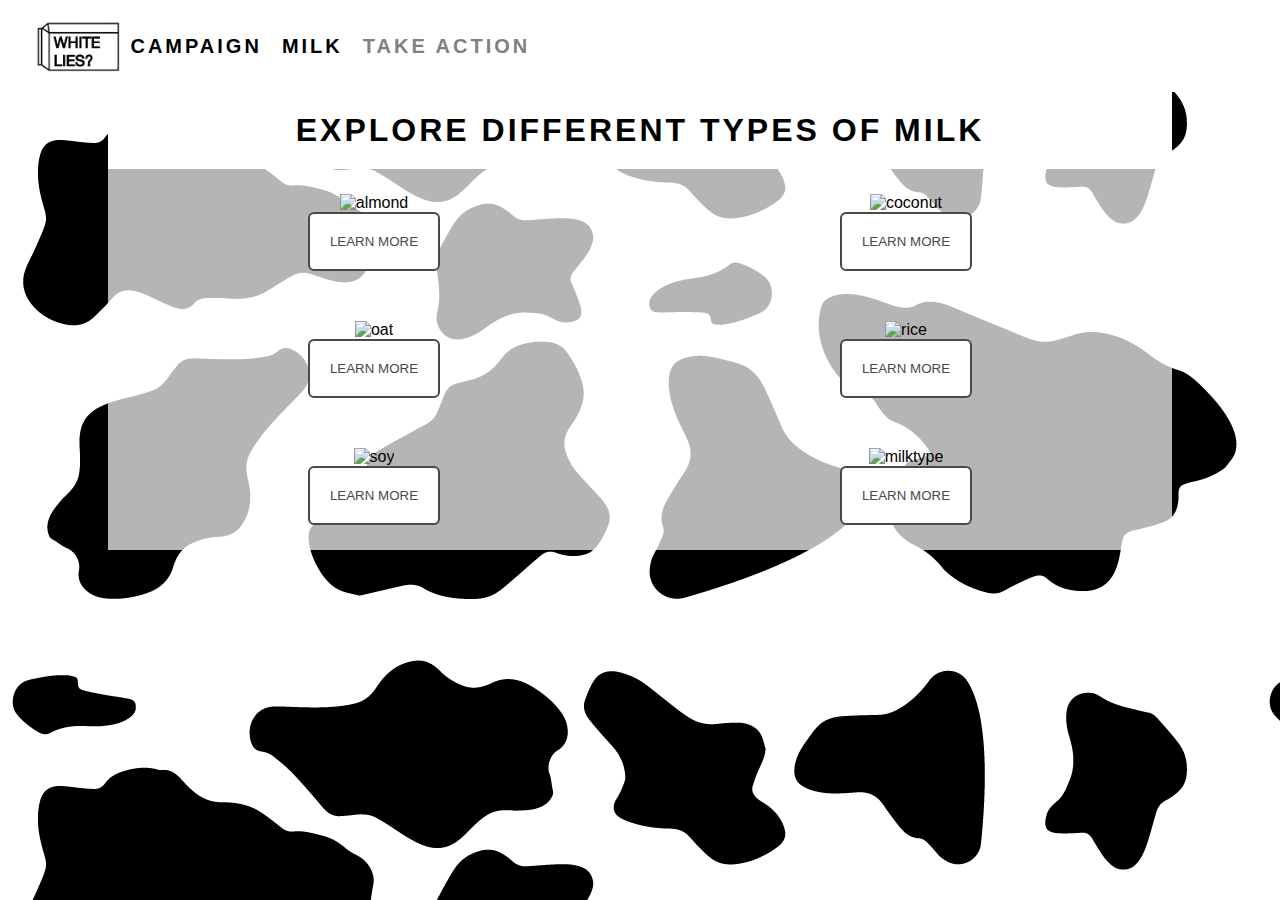
==== action.html @ 3ccbd6f6 "ad" ====
<!DOCTYPE html>
<html lang="en">

<head>
    <meta charset="utf-8">
    <title>WHITE LIES</title>
    <link rel="stylesheet" href="style_action.css">
    <meta name="viewport" content="width=device-width, initial-scale=1.0">
    <title></title>
</head>

<body>

    <header class="header">
        <nav class="navbar">
            <div class="navContainer">
                <section class="logo"><a href="index.html"><img src="images/logo.png" alt="logo"></a></section>
                <section class="iconBar">
                    <span class="menuBar" onClick="showHide()">
                        <i class="icon-bar"></i>
                        <i class="icon-bar"></i>
                        <i class="icon-bar"></i>
                    </span>
                </section>
                <section class="menus" id="nav-lists">
                    <ul>
                        <li><a href="index.html">CAMPAIGN</a></li>
                        <li><a href="#">MILK</a></li>
                        <li><a style="color: grey" href="#">TAKE ACTION</a></li>
                    </ul>
                </section>
            </div>
        </nav>
    </header>

    <main>
        <section class="bg">

            <h1>Explore different types of milk</h1>
            <div id=grid>
                <article class="milk_box">
                    <img class="milk" src="images/milk_almond.png" alt="almond"><br>
                    <button id="almond" class="modalOpen">Learn More</button>
                </article>
                <article class="milk_box">
                    <img class="milk" src="images/milk_coconut.png" alt="coconut"><br>
                    <button id="coconut" class="modalOpen">Learn More</button>
                </article>
                <article class="milk_box">
                    <img class="milk" src="images/milk_oat.png" alt="oat"><br>
                    <button id="oat" class="modalOpen">Learn More</button>
                </article>
                <article class="milk_box">
                    <img class="milk" src="images/milk_rice.png" alt="rice"><br>
                    <button id="rice" class="modalOpen">Learn More</button>
                </article>
                <article class="milk_box">
                    <img class="milk" src="images/milk_soy.png" alt="soy"><br>
                    <button id="soy" class="modalOpen">Learn More</button>
                </article>
                <article class="milk_box">
                    <img class="milk" src="images/milk.png" alt="milktype"><br>
                    <button id="x" class="modalOpen">Learn More</button>
                </article>
            </div>


        </section>
    </main>

    <script src="java.js"></script>
</body>

</html>
---- style_action.css ----
* {
    margin: 0;
    padding: 0;
    font-family:"Avenir", Helvetica, sans-serif;
}

body {
    margin: 0;
    background-image: url(images/background.png);
    padding-bottom: 50px;
}

#grid {
    padding: 25px 0px;
}


.logopic {
    width: 160px;
}


h1 {
    text-align: center;
    background-color: white;
    padding-bottom: 20px;
    padding-top: 20px;
    text-transform: uppercase;
    letter-spacing: 3px;

}

.bg {
    background-color: rgba(255, 255, 255, 0.71);
    height: 100%;
}


.cow img {
    height: 300px;
}

*,
*::before,
*::after {
    box-sizing: border-box;
    -webkit-box-sizing: border-box;
}



.navbar {
    width: 100%;
    background-color: #fff;
    padding: 1rem;

}

a.current {
    background-color: #f8f8f8;
    border-radius: 8px;
}

.navContainer {
    max-width: 30000px;
    margin: 0 auto;
    height: 60px;
    display: flex;
    flex-wrap: wrap;
}

.logo {
    overflow: hidden;
    text-align: left;
}

.logo img {
    max-height: 3.8rem;
    padding-left: 20px;
    padding-top: 5px;
    padding-bottom: 5px
}

.menus ul {
    display: flex;
    list-style: none;
    padding: 0;
    margin: 0;
    flex-wrap: wrap;
}

.menus ul li a {
    display: block;
    padding: 0 10px;
    height: 60px;
    text-align: center;
    line-height: 60px;
    text-decoration: none;
    color: #000;
    outline: none;
}

.menus ul li a:hover {
    background-color: white;
    color: grey;
}

.iconBar {
    display: none;
    background-color: white;
    color: black;
}

.menuBar {
    width: 45px;
    align-self: center;
    cursor: pointer;
    color: black;
}

.icon-bar {
    height: 4px;
    width: 80%;
    background: black;
    margin: 5px 0;
    display: block;
    border-radius: 2px;
}

.milk_box {
    text-align: center;
}

img.milk {
    width: 100%;
}

button.modalOpen {
    text-align: center;
}

.modalOpen {
    color: #494949;
    text-transform: uppercase;
    background: #ffffff;
    padding: 20px;
    border: 2px solid #494949;
    border-radius: 6px;
    display: inline-block;
    cursor: pointer;
}

.modalOpen:hover {
    color: #ffffff;

    transition: all 0.4s ease 0s;
}

.modalOpen#almond:hover {
    background: #EFDECD;
    border-color: #EFDECD;
}

.modalOpen#soy:hover {
    background: #9ADB9A;
    border-color: #9ADB9A;
}

.modalOpen#rice:hover {
    background: #E3D474;
    border-color: #E3D474;
}

.modalOpen#coconut:hover {
    background: #F0EDE5;
    border-color: #F0EDE5;
}

.modalOpen#oat:hover {
    background: #E0DCC8;
    border-color: #E0DCC8;
}

.modalOpen#x:hover {
    background: black;
    border-color: black;
}


/*********               MENU                 ********/

@media (max-width: 600px) {
    .logo {
        height: 60px;
    }

    .menus {
        flex: 100%;
        background: white;
        height: 0;
        overflow: hidden;
        z-index: 5;

    }

    .menus ul {
        flex-direction: column;
    }

    .menus ul li a {
        height: 40px;
        font-size: 14px;
        text-transform: uppercase;
        line-height: 40px;
    }

    .menus ul li a:hover {
        background-color: black;
        color: #FFF;
    }

    .navContainer {
        justify-content: space-between;
    }

    .iconBar {
        display: flex;
        margin-right: 10px;

    }

    .menus-show {
        height: auto;
    }
}

/*********               RESPONSIVENES                 ********/

@media (min-width: 601px) {
    .bg {
        margin: 0px 6vh
    }
    .navContainer li a{
        font-size: 20px;
        font-weight: 700;
        letter-spacing: 3px;
    }

}

@media (min-width: 768px) {
    #grid {
        display: grid;
        grid-template-columns: 1fr 1fr;
        grid-row-gap: 50px;
    }

    .bg {
        margin: 0px 12vh
    }
}


@media (min-width: 1440px) {
    #grid {
        grid-template-columns: 1fr 1fr 1fr;
    }
    .bg {
        margin: 0px 18vh
    }

}
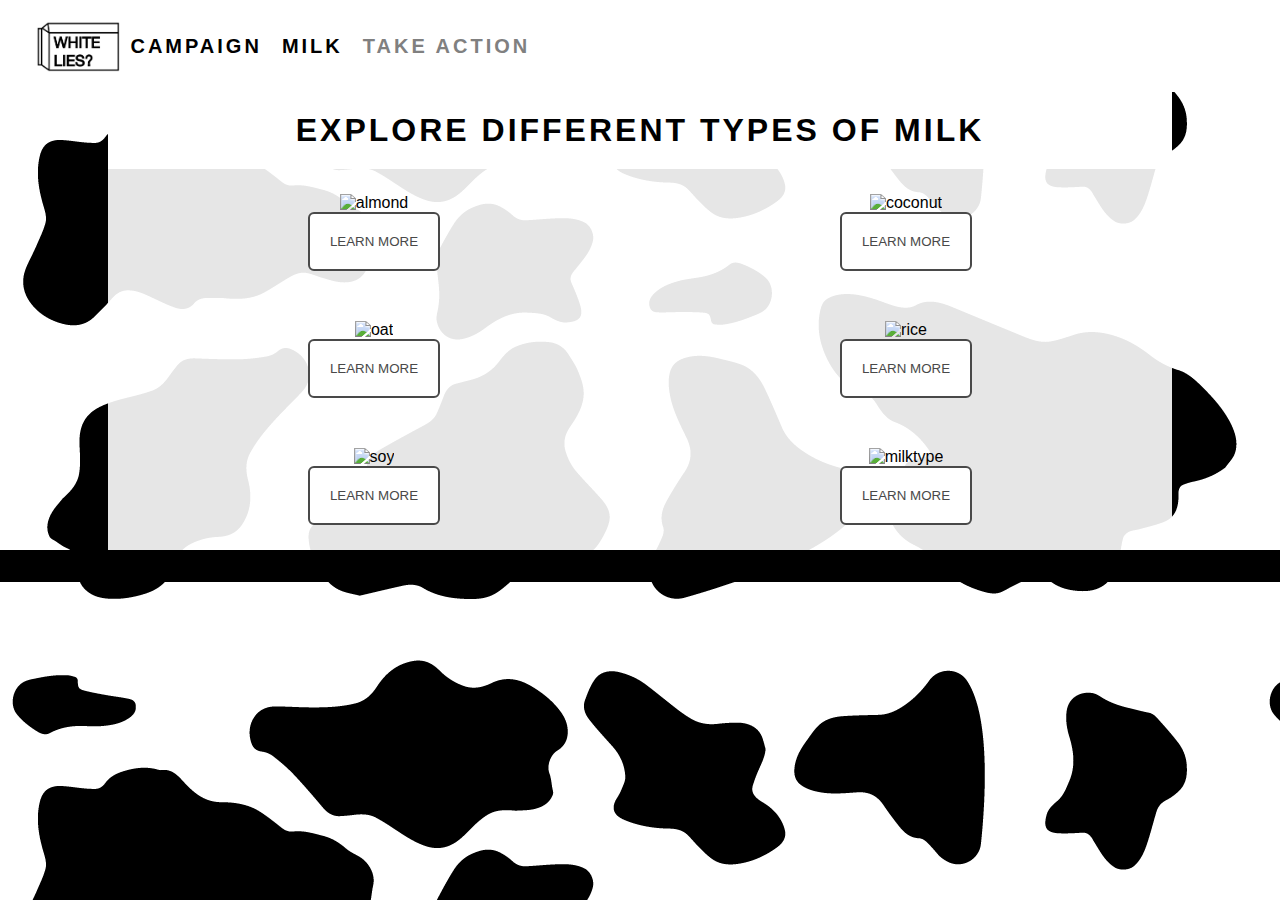
==== commit d6102c9e: "footer" ====
--- a/action.html
+++ b/action.html
@@ -67,7 +67,9 @@
 
         </section>
     </main>
+    <footer>
 
+    </footer>
     <script src="java.js"></script>
 </body>
 
--- a/style_action.css
+++ b/style_action.css
@@ -7,7 +7,6 @@
 body {
     margin: 0;
     background-image: url(images/background.png);
-    padding-bottom: 50px;
 }
 
 #grid {
@@ -19,6 +18,11 @@
     width: 160px;
 }
 
+footer{
+    max-height: 60px;
+    padding: 16px;
+    background-color: black;
+}
 
 h1 {
     text-align: center;
@@ -31,7 +35,7 @@
 }
 
 .bg {
-    background-color: rgba(255, 255, 255, 0.71);
+    background-color: rgba(255, 255, 255, 0.9);
     height: 100%;
 }
 
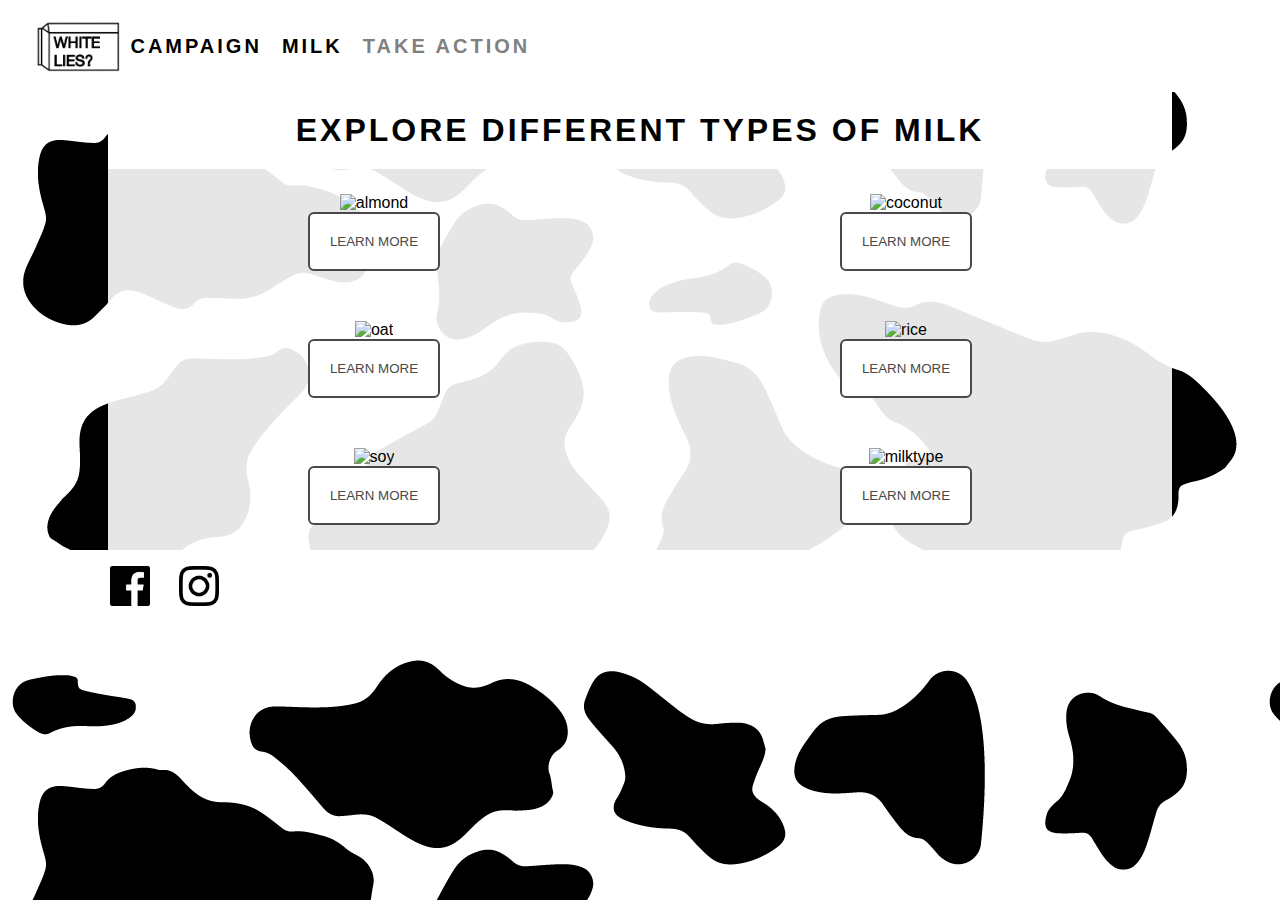
==== commit 0e8d4e67: "footer" ====
--- a/action.html
+++ b/action.html
@@ -68,6 +68,8 @@
         </section>
     </main>
     <footer>
+        <a href="#"><img src="images/facebook.png" alt="logo"></a>
+        <a href="#"><img src="images/instagram.png" alt="logo"></a>
 
     </footer>
     <script src="java.js"></script>
--- a/style_action.css
+++ b/style_action.css
@@ -1,7 +1,7 @@
 * {
     margin: 0;
     padding: 0;
-    font-family:"Avenir", Helvetica, sans-serif;
+    font-family: "Avenir", Helvetica, sans-serif;
 }
 
 body {
@@ -18,10 +18,16 @@
     width: 160px;
 }
 
-footer{
-    max-height: 60px;
+footer {
     padding: 16px;
-    background-color: black;
+    background-color: white;
+}
+
+footer a img {
+    max-height: 40px;
+    width: auto;
+    padding-right: 23px;
+    padding-left: 2px;
 }
 
 h1 {
@@ -37,11 +43,6 @@
 .bg {
     background-color: rgba(255, 255, 255, 0.9);
     height: 100%;
-}
-
-
-.cow img {
-    height: 300px;
 }
 
 *,
@@ -58,11 +59,6 @@
     background-color: #fff;
     padding: 1rem;
 
-}
-
-a.current {
-    background-color: #f8f8f8;
-    border-radius: 8px;
 }
 
 .navContainer {
@@ -244,7 +240,12 @@
     .bg {
         margin: 0px 6vh
     }
-    .navContainer li a{
+
+    footer {
+        padding: 16px 6vh;
+    }
+
+    .navContainer li a {
         font-size: 20px;
         font-weight: 700;
         letter-spacing: 3px;
@@ -259,6 +260,10 @@
         grid-row-gap: 50px;
     }
 
+    footer {
+        padding: 16px 12vh;
+    }
+
     .bg {
         margin: 0px 12vh
     }
@@ -269,6 +274,11 @@
     #grid {
         grid-template-columns: 1fr 1fr 1fr;
     }
+
+    footer {
+        padding: 16px 18vh;
+    }
+
     .bg {
         margin: 0px 18vh
     }
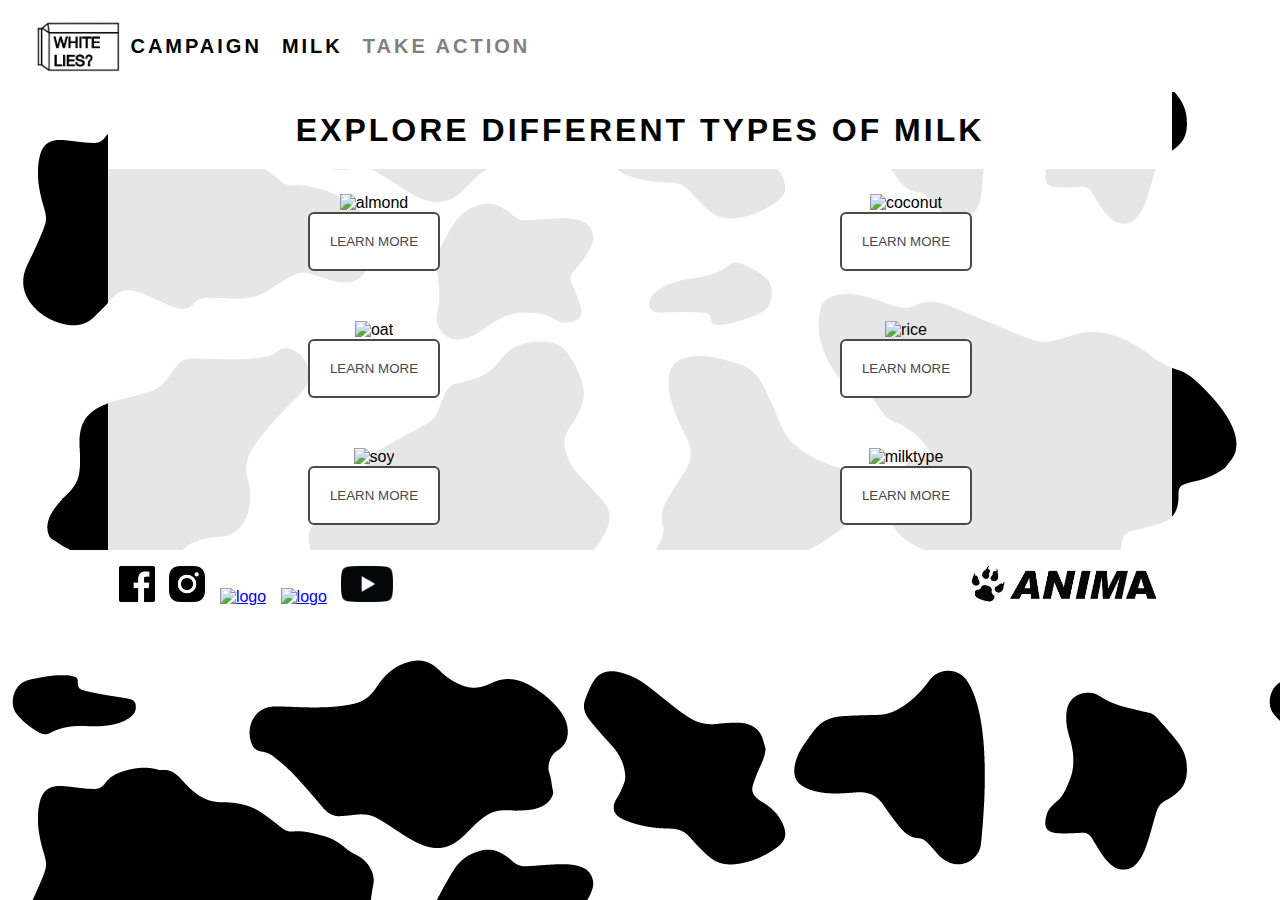
==== commit 802da9fa: "footer" ====
--- a/action.html
+++ b/action.html
@@ -25,7 +25,7 @@
                 <section class="menus" id="nav-lists">
                     <ul>
                         <li><a href="index.html">CAMPAIGN</a></li>
-                        <li><a href="#">MILK</a></li>
+                        <li><a href="milk.html">MILK</a></li>
                         <li><a style="color: grey" href="#">TAKE ACTION</a></li>
                     </ul>
                 </section>
@@ -68,9 +68,12 @@
         </section>
     </main>
     <footer>
-        <a href="#"><img src="images/facebook.png" alt="logo"></a>
-        <a href="#"><img src="images/instagram.png" alt="logo"></a>
-
+        <a href="#"><img  class="mini-logo" src="images/facebook.png" alt="logo"></a>
+        <a href="#"><img class="mini-logo" src="images/instagram.png" alt="logo"></a>
+        <a href="#"><img class="mini-logo" src="images/vimeo.png" alt="logo"></a>
+        <a href="#"><img class="mini-logo" src="images/twitter.png" alt="logo"></a>
+        <a href="#"><img class="mini-logo" src="images/youtube.png" alt="logo"></a>
+        <a href="#" style="float: right"><img  id="anima" src="images/anima.png" alt="logo"></a>
     </footer>
     <script src="java.js"></script>
 </body>
--- a/style_action.css
+++ b/style_action.css
@@ -23,11 +23,17 @@
     background-color: white;
 }
 
-footer a img {
-    max-height: 40px;
+.mini-logo {
+    max-height: 22px;
     width: auto;
-    padding-right: 23px;
-    padding-left: 2px;
+    padding-right: 2px;
+    padding-left: 1px;
+}
+
+#anima {
+    max-height: 20px;
+    width: auto;
+    padding: 0px;
 }
 
 h1 {
@@ -186,8 +192,7 @@
     border-color: black;
 }
 
-
-/*********               MENU                 ********/
+/*********               MENU-MOBILE                 ********/
 
 @media (max-width: 600px) {
     .logo {
@@ -242,13 +247,23 @@
     }
 
     footer {
-        padding: 16px 6vh;
+        padding: 16px 7vh;
     }
 
     .navContainer li a {
         font-size: 20px;
         font-weight: 700;
         letter-spacing: 3px;
+    }
+
+    .mini-logo {
+        max-height: 32px;
+        padding-right: 4px;
+        padding-left: 1px;
+    }
+
+    #anima {
+        max-height: 32px;
     }
 
 }
@@ -261,11 +276,21 @@
     }
 
     footer {
-        padding: 16px 12vh;
+        padding: 16px 13vh;
     }
 
     .bg {
         margin: 0px 12vh
+    }
+
+    .mini-logo {
+        max-height: 36px;
+        padding-right: 8px;
+        padding-left: 2px;
+    }
+
+    #anima {
+        max-height: 36px;
     }
 }
 
@@ -276,11 +301,20 @@
     }
 
     footer {
-        padding: 16px 18vh;
+        padding: 16px 19vh;
     }
 
     .bg {
         margin: 0px 18vh
     }
 
-}
+    .mini-logo {
+        max-height: 40px;
+        padding-right: 23px;
+        padding-left: 2px;
+    }
+
+    #anima {
+        max-height: 40px;
+    }
+}
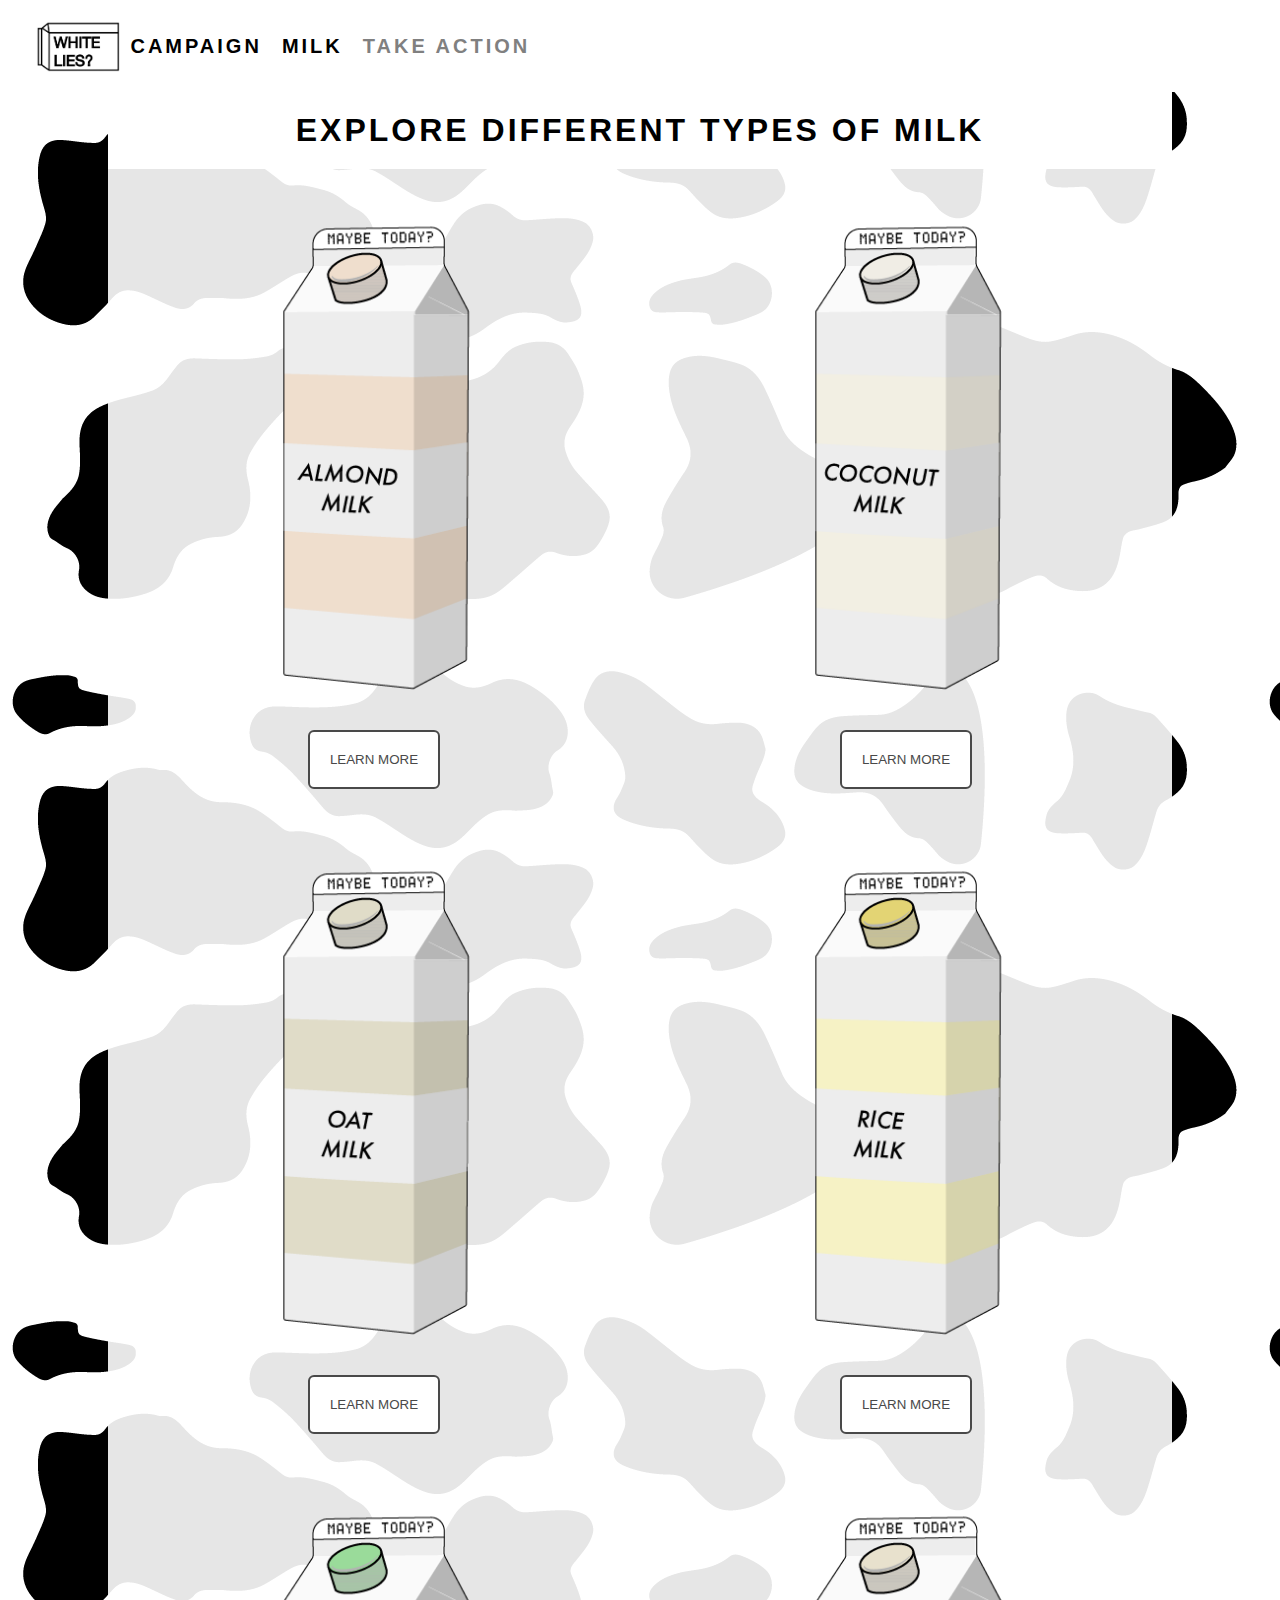
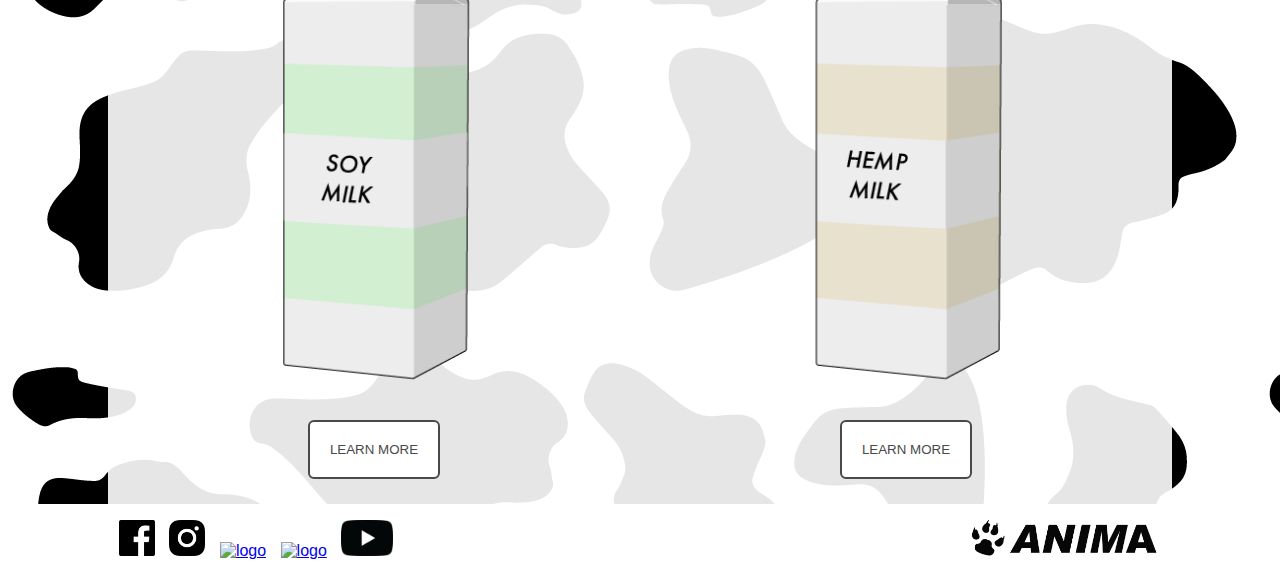
==== commit d59a69c7: "milks fix" ====
--- a/action.html
+++ b/action.html
@@ -59,23 +59,25 @@
                     <button id="soy" class="modalOpen">Learn More</button>
                 </article>
                 <article class="milk_box">
-                    <img class="milk" src="images/milk.png" alt="milktype"><br>
-                    <button id="x" class="modalOpen">Learn More</button>
+                    <img class="milk" src="images/milk_hemp.png" alt="hemp"><br>
+                    <button id="hemp" class="modalOpen">Learn More</button>
                 </article>
             </div>
 
 
         </section>
     </main>
+
     <footer>
-        <a href="#"><img  class="mini-logo" src="images/facebook.png" alt="logo"></a>
-        <a href="#"><img class="mini-logo" src="images/instagram.png" alt="logo"></a>
-        <a href="#"><img class="mini-logo" src="images/vimeo.png" alt="logo"></a>
-        <a href="#"><img class="mini-logo" src="images/twitter.png" alt="logo"></a>
-        <a href="#"><img class="mini-logo" src="images/youtube.png" alt="logo"></a>
-        <a href="#" style="float: right"><img  id="anima" src="images/anima.png" alt="logo"></a>
+        <a href="https://www.facebook.com/dk.anima/" target="_blank"><img class="mini-logo" src="images/facebook.png" alt="logo"></a>
+        <a href="https://www.instagram.com/animadk/" target="_blank"><img class="mini-logo" src="images/instagram.png" alt="logo"></a>
+        <a href="https://vimeo.com/animadk" target="_blank"><img class="mini-logo" src="images/vimeo.png" alt="logo"></a>
+        <a href="https://twitter.com/animadk" target="_blank"><img class="mini-logo" src="images/twitter.png" alt="logo"></a>
+        <a href="https://www.youtube.com/channel/UCznM4GHEE0EXUu62MIEaE3A" target="_blank"><img class="mini-logo" src="images/youtube.png" alt="logo"></a>
+        <a href="https://anima.dk/" target="_blank" style="float: right"><img id="anima" src="images/anima.png" alt="logo"></a>
     </footer>
     <script src="java.js"></script>
+
 </body>
 
 </html>
